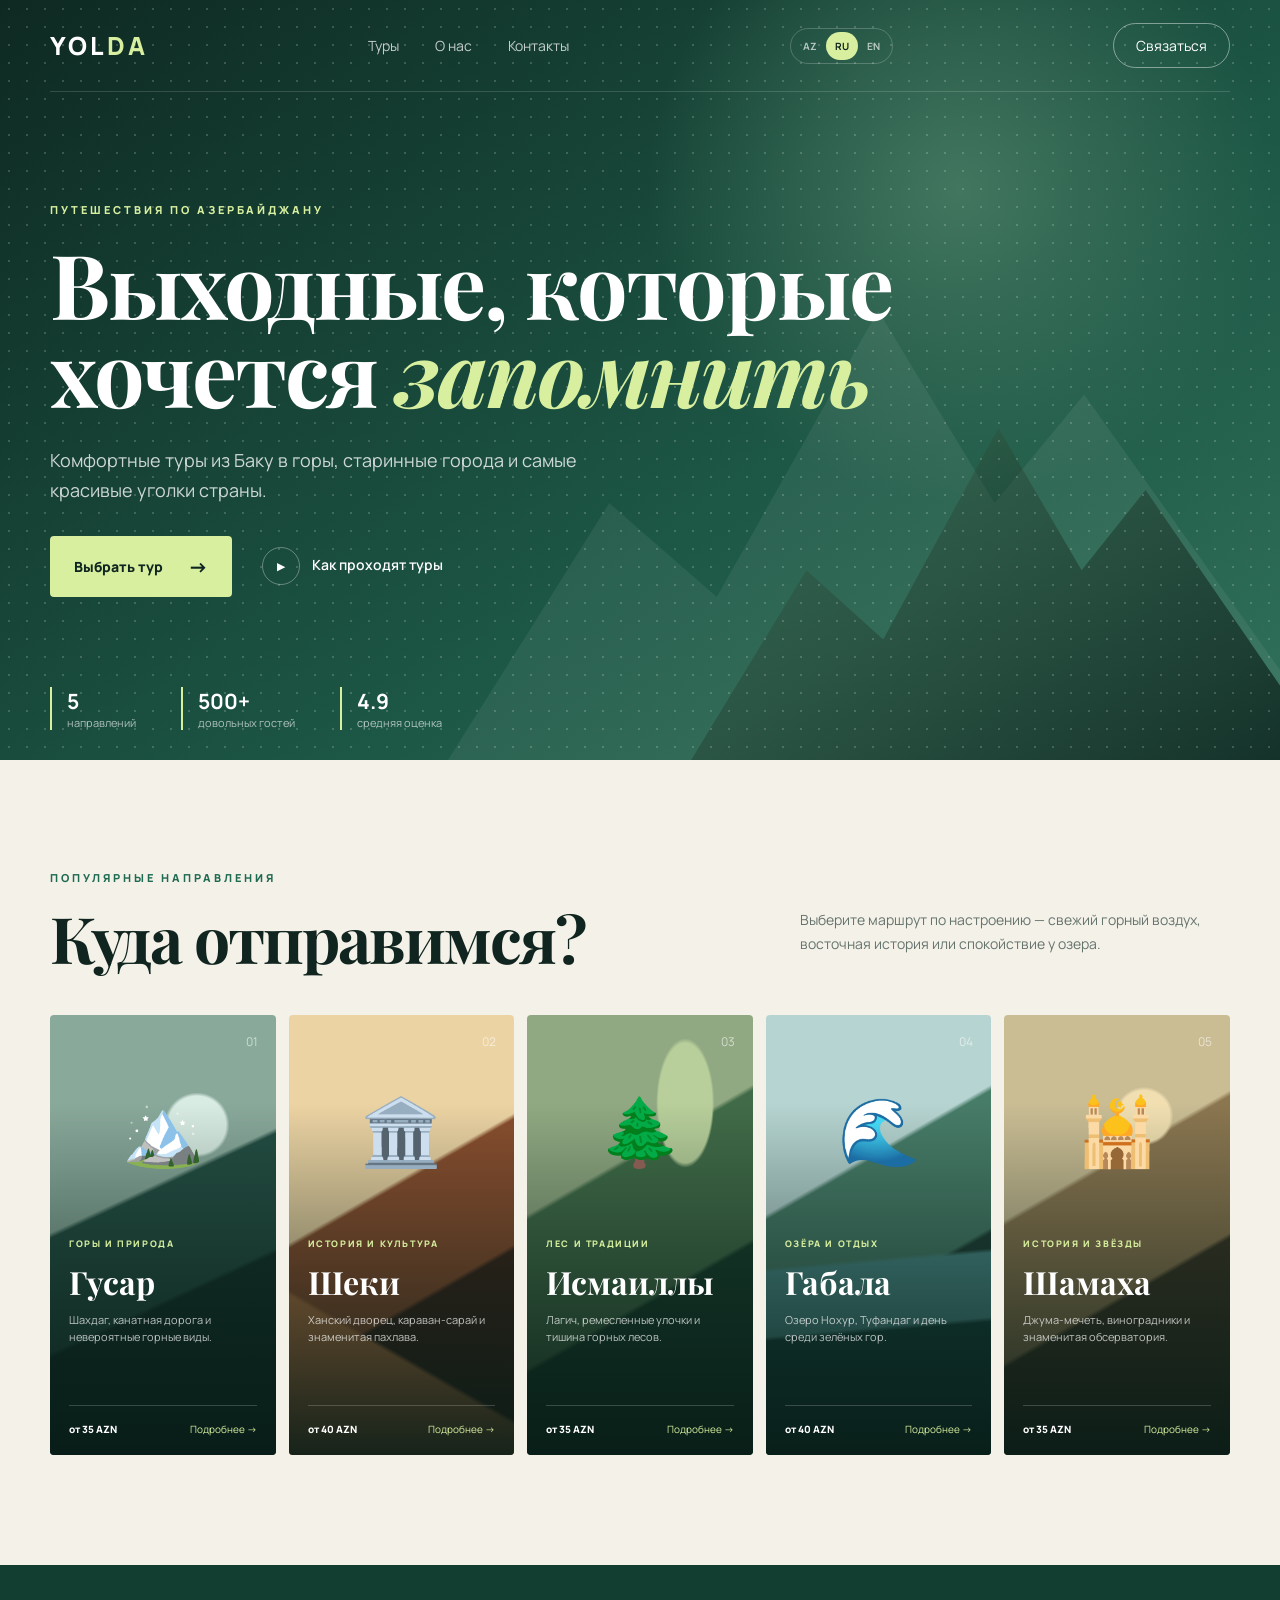
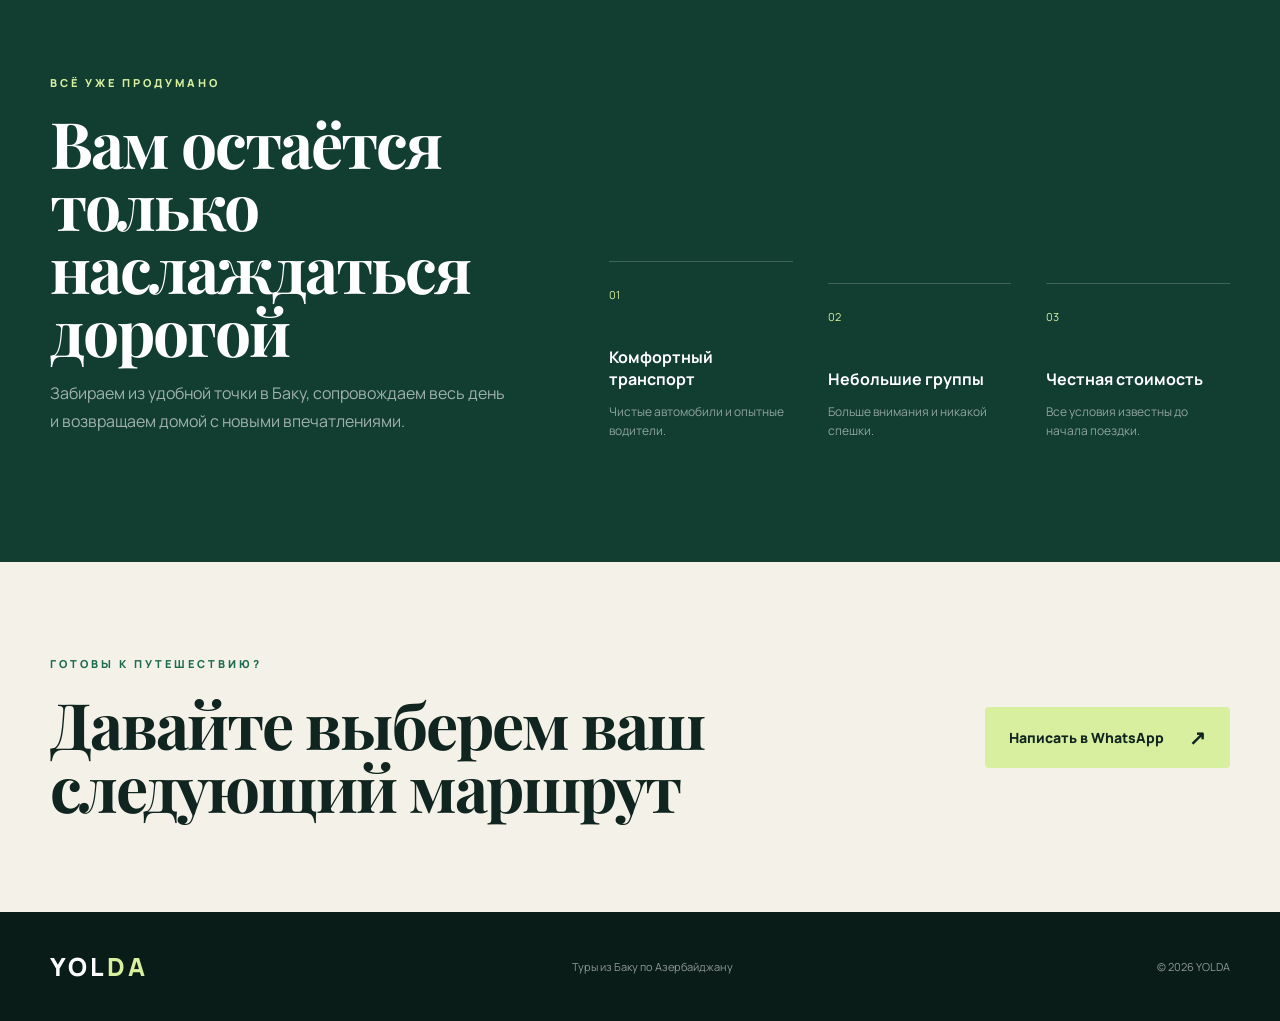
==== index.html @ a2bb229a "Add separate pages for each tour" ====
<!doctype html>
<html lang="ru">
  <head>
    <meta charset="UTF-8" />
    <meta name="viewport" content="width=device-width, initial-scale=1" />
    <meta
      name="description"
      content="Красивые туры из Баку по Азербайджану"
    />
    <title>YOLDA — туры из Баку</title>

    <link rel="preconnect" href="https://fonts.googleapis.com" />
    <link rel="preconnect" href="https://fonts.gstatic.com" crossorigin />
    <link
      href="https://fonts.googleapis.com/css2?family=Manrope:wght@400;600;700;800&family=Playfair+Display:wght@700&display=swap"
      rel="stylesheet"
    />
    <link rel="stylesheet" href="style.css" />
  </head>

  <body>
    <header class="hero" id="home">
      <nav class="nav container">
        <a class="logo" href="#home">YOL<span>DA</span></a>

        <div class="nav-links">
          <a href="#tours">Туры</a>
          <a href="#about">О нас</a>
          <a href="#contact">Контакты</a>
        </div>

        <div class="language-switch" aria-label="Выбор языка">
          <button data-lang="az">AZ</button>
          <button class="active" data-lang="ru">RU</button>
          <button data-lang="en">EN</button>
        </div>

        <a class="nav-button" href="#contact">Связаться</a>
        <button class="menu-button" type="button" aria-label="Открыть меню">
          ☰
        </button>
      </nav>

      <div class="hero-content container">
        <p class="eyebrow">Путешествия по Азербайджану</p>
        <h1>Выходные, которые<br />хочется <em>запомнить</em></h1>
        <p class="hero-copy">
          Комфортные туры из Баку в горы, старинные города и самые красивые
          уголки страны.
        </p>

        <div class="hero-actions">
          <a class="primary-button" href="#tours">
            Выбрать тур <span>→</span>
          </a>
          <a class="text-button" href="#about">
            <i>▶</i> Как проходят туры
          </a>
        </div>
      </div>

      <div class="hero-stats container">
        <div>
          <strong>5</strong>
          <span>направлений</span>
        </div>
        <div>
          <strong>500+</strong>
          <span>довольных гостей</span>
        </div>
        <div>
          <strong>4.9</strong>
          <span>средняя оценка</span>
        </div>
      </div>

      <div class="mountain mountain-back"></div>
      <div class="mountain mountain-front"></div>
    </header>

    <main>
      <section class="tours section container" id="tours">
        <div class="section-heading">
          <div>
            <p class="eyebrow dark">Популярные направления</p>
            <h2>Куда отправимся?</h2>
          </div>
          <p>
            Выберите маршрут по настроению — свежий горный воздух, восточная
            история или спокойствие у озера.
          </p>
        </div>

        <div class="tour-grid">
          <article class="tour-card card-gusar" data-tour="gusar" tabindex="0" role="link">
            <span class="card-number">01</span>
            <div class="card-art">🏔️</div>
            <div class="card-content">
              <div class="tag">Горы и природа</div>
              <h3>Гусар</h3>
              <p>Шахдаг, канатная дорога и невероятные горные виды.</p>
              <div class="card-bottom">
                <span>от 35 AZN</span>
                <a href="tour.html?tour=gusar">Подробнее →</a>
              </div>
            </div>
          </article>

          <article class="tour-card card-sheki" data-tour="sheki" tabindex="0" role="link">
            <span class="card-number">02</span>
            <div class="card-art">🏛️</div>
            <div class="card-content">
              <div class="tag">История и культура</div>
              <h3>Шеки</h3>
              <p>Ханский дворец, караван-сарай и знаменитая пахлава.</p>
              <div class="card-bottom">
                <span>от 40 AZN</span>
                <a href="tour.html?tour=sheki">Подробнее →</a>
              </div>
            </div>
          </article>

          <article class="tour-card card-ismayilli" data-tour="ismayilli" tabindex="0" role="link">
            <span class="card-number">03</span>
            <div class="card-art">🌲</div>
            <div class="card-content">
              <div class="tag">Лес и традиции</div>
              <h3>Исмаиллы</h3>
              <p>Лагич, ремесленные улочки и тишина горных лесов.</p>
              <div class="card-bottom">
                <span>от 35 AZN</span>
                <a href="tour.html?tour=ismayilli">Подробнее →</a>
              </div>
            </div>
          </article>

          <article class="tour-card card-gabala" data-tour="gabala" tabindex="0" role="link">
            <span class="card-number">04</span>
            <div class="card-art">🌊</div>
            <div class="card-content">
              <div class="tag">Озёра и отдых</div>
              <h3>Габала</h3>
              <p>Озеро Нохур, Туфандаг и день среди зелёных гор.</p>
              <div class="card-bottom">
                <span>от 40 AZN</span>
                <a href="tour.html?tour=gabala">Подробнее →</a>
              </div>
            </div>
          </article>

          <article class="tour-card card-shamakhi" data-tour="shamakhi" tabindex="0" role="link">
            <span class="card-number">05</span>
            <div class="card-art">🕌</div>
            <div class="card-content">
              <div class="tag">История и звёзды</div>
              <h3>Шамаха</h3>
              <p>Джума-мечеть, виноградники и знаменитая обсерватория.</p>
              <div class="card-bottom">
                <span>от 35 AZN</span>
                <a href="tour.html?tour=shamakhi">Подробнее →</a>
              </div>
            </div>
          </article>
        </div>
      </section>

      <section class="why" id="about">
        <div class="container why-grid">
          <div class="why-copy">
            <p class="eyebrow">Всё уже продумано</p>
            <h2>Вам остаётся только наслаждаться дорогой</h2>
            <p>
              Забираем из удобной точки в Баку, сопровождаем весь день и
              возвращаем домой с новыми впечатлениями.
            </p>
          </div>

          <div class="benefits">
            <div>
              <span>01</span>
              <h3>Комфортный транспорт</h3>
              <p>Чистые автомобили и опытные водители.</p>
            </div>
            <div>
              <span>02</span>
              <h3>Небольшие группы</h3>
              <p>Больше внимания и никакой спешки.</p>
            </div>
            <div>
              <span>03</span>
              <h3>Честная стоимость</h3>
              <p>Все условия известны до начала поездки.</p>
            </div>
          </div>
        </div>
      </section>

      <section class="cta container" id="contact">
        <div>
          <p class="eyebrow dark">Готовы к путешествию?</p>
          <h2>Давайте выберем ваш следующий маршрут</h2>
        </div>
        <a
          class="primary-button"
          href="https://wa.me/994992280705"
          target="_blank"
          rel="noreferrer"
        >
          Написать в WhatsApp <span>↗</span>
        </a>
      </section>
    </main>

    <footer>
      <div class="container footer-content">
        <a class="logo" href="#home">YOL<span>DA</span></a>
        <p>Туры из Баку по Азербайджану</p>
        <p>© 2026 YOLDA</p>
      </div>
    </footer>

    <script src="script.js"></script>
  </body>
</html>
---- style.css ----
:root {
  --ink: #10251f;
  --forest: #123d31;
  --green: #1f6b52;
  --lime: #d7ef9f;
  --cream: #f4f1e8;
  --white: #ffffff;
}

* {
  box-sizing: border-box;
}

html {
  scroll-behavior: smooth;
}

body {
  margin: 0;
  color: var(--ink);
  background: var(--cream);
  font-family: "Manrope", sans-serif;
}

a {
  color: inherit;
  text-decoration: none;
}

.container {
  width: min(1180px, calc(100% - 48px));
  margin: auto;
}

/* Главный экран */

.hero {
  position: relative;
  min-height: 760px;
  overflow: hidden;
  color: var(--white);
  background:
    radial-gradient(
      circle at 75% 25%,
      #42765f 0,
      transparent 28%
    ),
    linear-gradient(
      145deg,
      #0e2922,
      #1d5846 62%,
      #31715a
    );
}

.hero::after {
  position: absolute;
  inset: 0;
  content: "";
  opacity: 0.18;
  background-image: radial-gradient(
    #ffffff 0.8px,
    transparent 0.8px
  );
  background-size: 18px 18px;
}

/* Навигация */

.nav {
  position: relative;
  z-index: 5;
  display: flex;
  align-items: center;
  justify-content: space-between;
  height: 92px;
  border-bottom: 1px solid #ffffff26;
}

.logo {
  font-size: 25px;
  font-weight: 800;
  letter-spacing: 3px;
}

.logo span {
  color: var(--lime);
}

.nav-links {
  display: flex;
  gap: 36px;
  font-size: 14px;
}

.nav-links a {
  opacity: 0.75;
  transition: opacity 0.2s;
}

.nav-links a:hover {
  opacity: 1;
}

.nav-button {
  padding: 12px 22px;
  font-size: 14px;
  border: 1px solid #ffffff70;
  border-radius: 30px;
}

.language-switch {
  display: flex;
  padding: 3px;
  border: 1px solid #ffffff35;
  border-radius: 30px;
}

.language-switch button {
  padding: 7px 9px;
  color: #ffffffa8;
  font: 700 10px "Manrope", sans-serif;
  cursor: pointer;
  background: transparent;
  border: 0;
  border-radius: 20px;
}

.language-switch button.active {
  color: var(--ink);
  background: var(--lime);
}

.menu-button {
  display: none;
  color: var(--white);
  font-size: 25px;
  background: none;
  border: 0;
}

/* Текст главного экрана */

.hero-content {
  position: relative;
  z-index: 3;
  padding-top: 110px;
}

.eyebrow {
  margin: 0 0 22px;
  color: var(--lime);
  font-size: 11px;
  font-weight: 800;
  letter-spacing: 3px;
  text-transform: uppercase;
}

.eyebrow.dark {
  color: var(--green);
}

h1,
h2 {
  margin: 0;
  font-family: "Playfair Display", serif;
  line-height: 0.98;
  letter-spacing: -2px;
}

h1 {
  max-width: 950px;
  font-size: clamp(55px, 7vw, 95px);
}

h1 em {
  color: var(--lime);
}

.hero-copy {
  max-width: 590px;
  margin: 30px 0;
  font-size: 18px;
  line-height: 1.7;
  opacity: 0.78;
}

.hero-actions {
  display: flex;
  align-items: center;
  gap: 30px;
}

.primary-button {
  display: inline-flex;
  align-items: center;
  gap: 25px;
  padding: 17px 24px;
  color: var(--ink);
  font-size: 14px;
  font-weight: 800;
  background: var(--lime);
  border-radius: 4px;
  transition:
    transform 0.2s,
    background-color 0.2s;
}

.primary-button:hover {
  background: #e4f8b5;
  transform: translateY(-3px);
}

.primary-button span {
  font-size: 20px;
}

.text-button {
  font-size: 14px;
  font-weight: 600;
}

.text-button i {
  display: inline-grid;
  place-items: center;
  width: 38px;
  height: 38px;
  margin-right: 9px;
  font-size: 10px;
  font-style: normal;
  border: 1px solid #ffffff55;
  border-radius: 50%;
}

/* Статистика */

.hero-stats {
  position: absolute;
  bottom: 30px;
  left: 50%;
  z-index: 4;
  display: flex;
  gap: 45px;
  transform: translateX(-50%);
}

.hero-stats div {
  display: flex;
  flex-direction: column;
  padding-left: 15px;
  border-left: 2px solid var(--lime);
}

.hero-stats strong {
  font-size: 21px;
}

.hero-stats span {
  font-size: 11px;
  opacity: 0.65;
}

/* Декоративные горы */

.mountain {
  position: absolute;
  pointer-events: none;
  clip-path: polygon(
    0 100%,
    18% 48%,
    30% 67%,
    48% 9%,
    61% 48%,
    71% 26%,
    100% 100%
  );
}

.mountain-back {
  right: -5%;
  bottom: 0;
  width: 70%;
  height: 65%;
  background: #ffffff10;
}

.mountain-front {
  right: -4%;
  bottom: 0;
  width: 50%;
  height: 48%;
  background: linear-gradient(
    145deg,
    #d7ef9f16,
    #071b17cc
  );
}

/* Раздел с турами */

.section {
  padding: 110px 0;
}

.section-heading {
  display: flex;
  align-items: flex-end;
  justify-content: space-between;
  margin-bottom: 45px;
}

.section-heading h2,
.why h2,
.cta h2 {
  font-size: clamp(42px, 5vw, 68px);
}

.section-heading > p {
  max-width: 430px;
  color: #65736d;
  font-size: 14px;
  line-height: 1.7;
}

/* Карточки туров */

.tour-grid {
  display: grid;
  grid-template-columns: repeat(5, 1fr);
  gap: 13px;
}

.tour-card {
  position: relative;
  isolation: isolate;
  display: flex;
  flex-direction: column;
  justify-content: flex-end;
  min-height: 440px;
  padding: 19px;
  overflow: hidden;
  color: var(--white);
  border-radius: 4px;
  transition: transform 0.3s;
}

.tour-card:hover {
  transform: translateY(-8px);
}

.tour-card {
  cursor: pointer;
}

.tour-card:focus-visible {
  outline: 3px solid var(--lime);
  outline-offset: 4px;
}

.tour-card::before {
  position: absolute;
  inset: 0;
  z-index: -2;
  content: "";
}

.tour-card::after {
  position: absolute;
  inset: 0;
  z-index: -1;
  content: "";
  background: linear-gradient(
    transparent 20%,
    #071b16e8
  );
}

/* Фоны карточек */

.card-gusar::before {
  background:
    radial-gradient(
      circle at 65% 25%,
      #d9ece3 0 8%,
      transparent 9%
    ),
    linear-gradient(
      155deg,
      #89a99b 0 40%,
      #244d42 41% 62%,
      #143129 63%
    );
}

.card-sheki::before {
  background:
    linear-gradient(
      30deg,
      #b37242 0 28%,
      transparent 29%
    ),
    linear-gradient(
      150deg,
      #ecd3a3 0 40%,
      #8a4e2e 41% 63%,
      #3a241a 64%
    );
}

.card-ismayilli::before {
  background:
    radial-gradient(
      ellipse at 70% 20%,
      #b8cf9b 0 12%,
      transparent 13%
    ),
    linear-gradient(
      150deg,
      #91a982 0 35%,
      #416b48 36% 62%,
      #183d2c 63%
    );
}

.card-gabala::before {
  background:
    linear-gradient(
      175deg,
      transparent 0 55%,
      #4b8b88 56% 70%,
      #17433d 71%
    ),
    linear-gradient(
      150deg,
      #b6d4d1 0 35%,
      #477c68 36% 60%,
      #203f35 61%
    );
}

.card-shamakhi::before {
  background:
    radial-gradient(
      circle at 62% 23%,
      #f1dfb1 0 7%,
      transparent 8%
    ),
    linear-gradient(
      150deg,
      #cabd94 0 36%,
      #8b7650 37% 61%,
      #3b3424 62%
    );
}

.card-number {
  position: absolute;
  top: 18px;
  right: 18px;
  font-size: 12px;
  opacity: 0.6;
}

.card-art {
  position: absolute;
  top: 70px;
  left: 50%;
  font-size: 66px;
  transform: translateX(-50%);
}

.tag {
  display: inline-block;
  margin-bottom: 10px;
  color: var(--lime);
  font-size: 9px;
  font-weight: 800;
  letter-spacing: 1.6px;
  text-transform: uppercase;
}

.tour-card h3 {
  margin: 0 0 8px;
  font-family: "Playfair Display", serif;
  font-size: 32px;
}

.tour-card p {
  min-height: 76px;
  margin: 0;
  font-size: 11px;
  line-height: 1.6;
  opacity: 0.72;
}

.card-bottom {
  display: flex;
  justify-content: space-between;
  margin-top: 18px;
  padding-top: 16px;
  font-size: 10px;
  border-top: 1px solid #ffffff30;
}

.card-bottom span {
  font-weight: 800;
}

.card-bottom a {
  color: var(--lime);
}

/* Раздел преимуществ */

.why {
  padding: 110px 0;
  color: var(--white);
  background: var(--forest);
}

.why-grid {
  display: grid;
  grid-template-columns: 0.85fr 1.15fr;
  gap: 100px;
}

.why-copy > p:last-child {
  max-width: 500px;
  color: #ffffff99;
  line-height: 1.8;
}

.benefits {
  display: grid;
  grid-template-columns: repeat(3, 1fr);
  align-items: end;
  gap: 35px;
}

.benefits div {
  padding-top: 20px;
  border-top: 1px solid #ffffff33;
}

.benefits span {
  color: var(--lime);
  font-size: 11px;
}

.benefits h3 {
  margin: 42px 0 12px;
  font-size: 16px;
}

.benefits p {
  color: #ffffff88;
  font-size: 12px;
  line-height: 1.6;
}

/* Контакты */

.cta {
  display: flex;
  align-items: center;
  justify-content: space-between;
  min-height: 350px;
  gap: 40px;
}

.cta h2 {
  max-width: 750px;
}

/* Нижняя часть сайта */

footer {
  padding: 36px 0;
  color: var(--white);
  background: #091c17;
}

.footer-content {
  display: flex;
  align-items: center;
  justify-content: space-between;
}

.footer-content p {
  font-size: 11px;
  opacity: 0.55;
}

/* Планшеты */

@media (max-width: 900px) {
  .tour-grid {
    grid-template-columns: repeat(2, 1fr);
  }

  .why-grid {
    grid-template-columns: 1fr;
    gap: 55px;
  }

  .nav-links,
  .nav-button {
    display: none;
  }

  .nav-links.is-open {
    position: absolute;
    top: 72px;
    right: 0;
    left: 0;
    display: flex;
    flex-direction: column;
    padding: 25px 24px;
    background: #102b24;
  }

  .menu-button {
    display: block;
  }

  .section-heading {
    flex-direction: column;
    align-items: flex-start;
    gap: 20px;
  }
}

/* Телефоны */

@media (max-width: 600px) {
  .container {
    width: min(calc(100% - 32px), 1180px);
  }

  .hero {
    min-height: 720px;
  }

  .nav {
    height: 72px;
  }

  .hero-content {
    padding-top: 90px;
  }

  h1 {
    font-size: 50px;
  }

  .hero-copy {
    font-size: 15px;
  }

  .hero-actions {
    flex-direction: column;
    align-items: flex-start;
    gap: 18px;
  }

  .hero-stats {
    bottom: 22px;
    gap: 20px;
  }

  .hero-stats div:last-child {
    display: none;
  }

  .section {
    padding: 75px 0;
  }

  .tour-grid {
    grid-template-columns: 1fr;
  }

  .tour-card {
    min-height: 410px;
  }

  .benefits {
    grid-template-columns: 1fr;
  }

  .benefits h3 {
    margin-top: 18px;
  }

  .cta {
    flex-direction: column;
    align-items: flex-start;
    padding-top: 75px;
    padding-bottom: 75px;
  }

  .footer-content {
    flex-direction: column;
    align-items: flex-start;
    gap: 12px;
  }
}
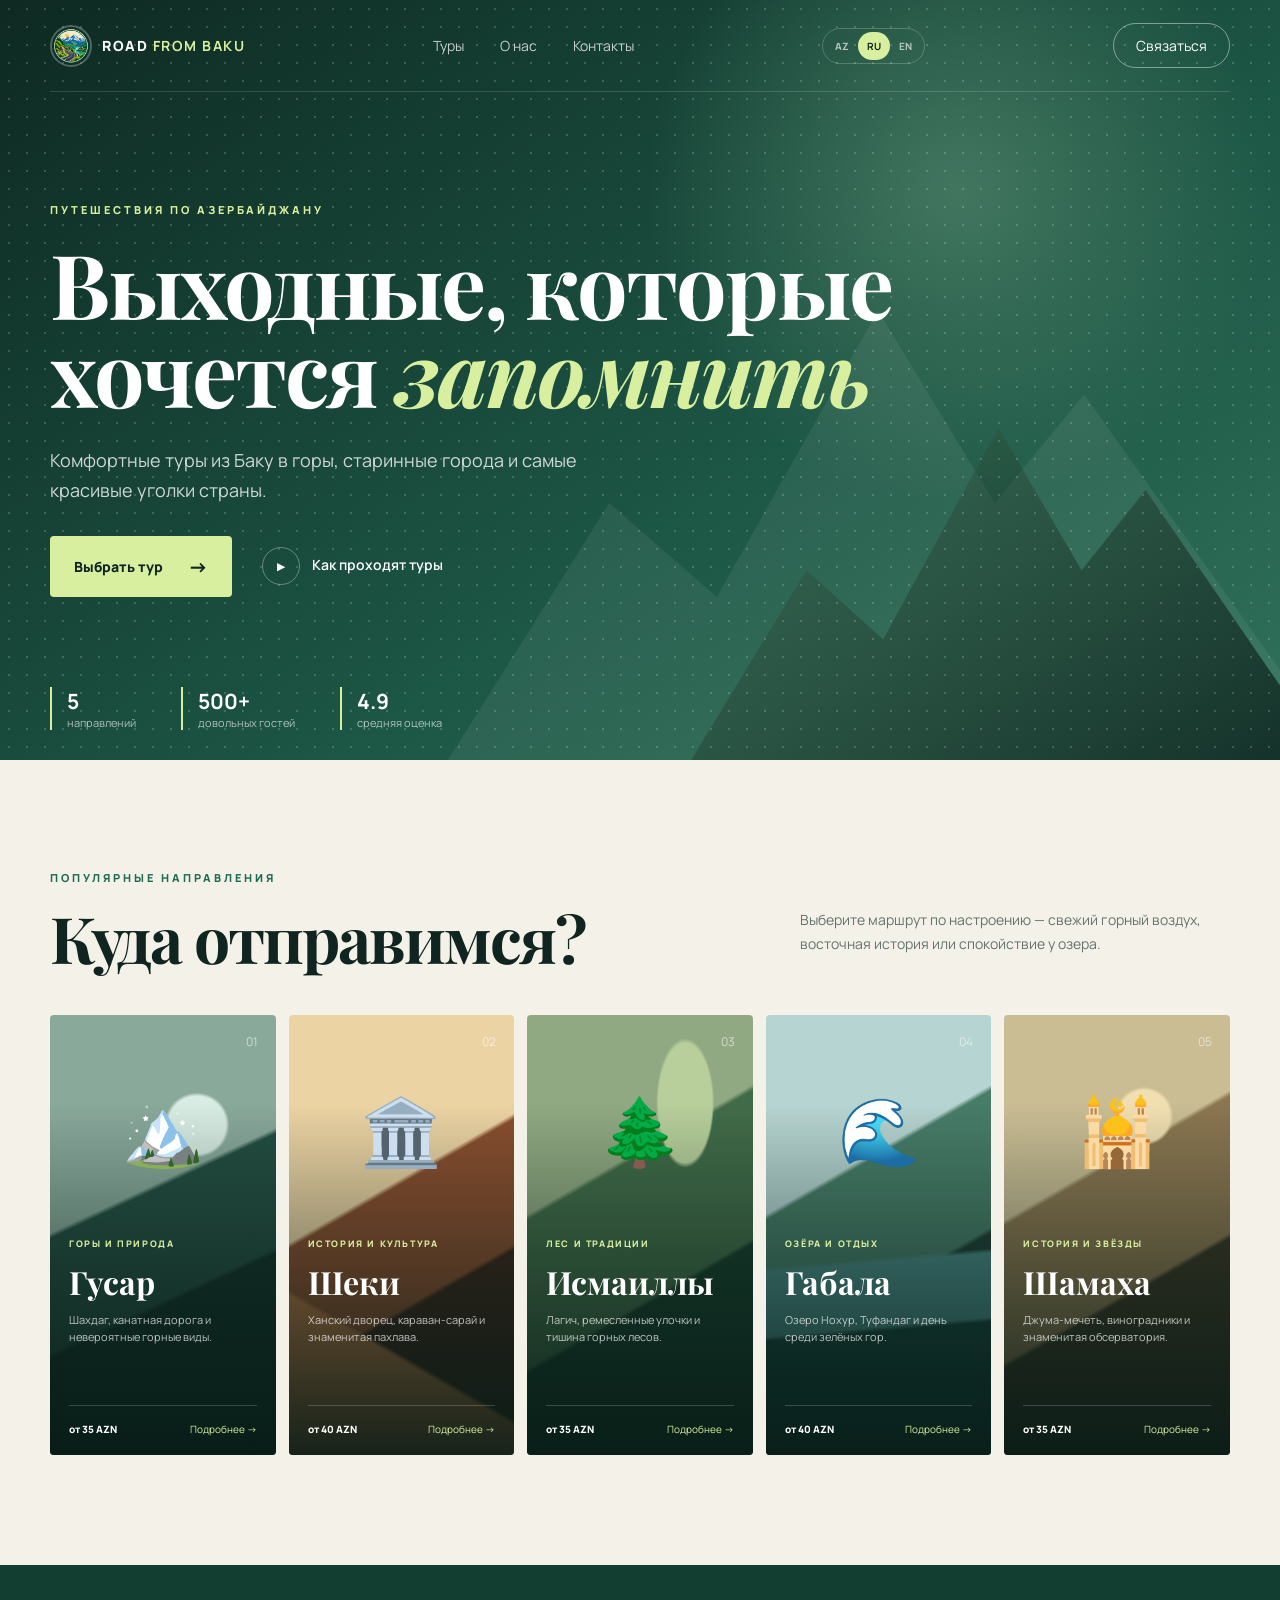
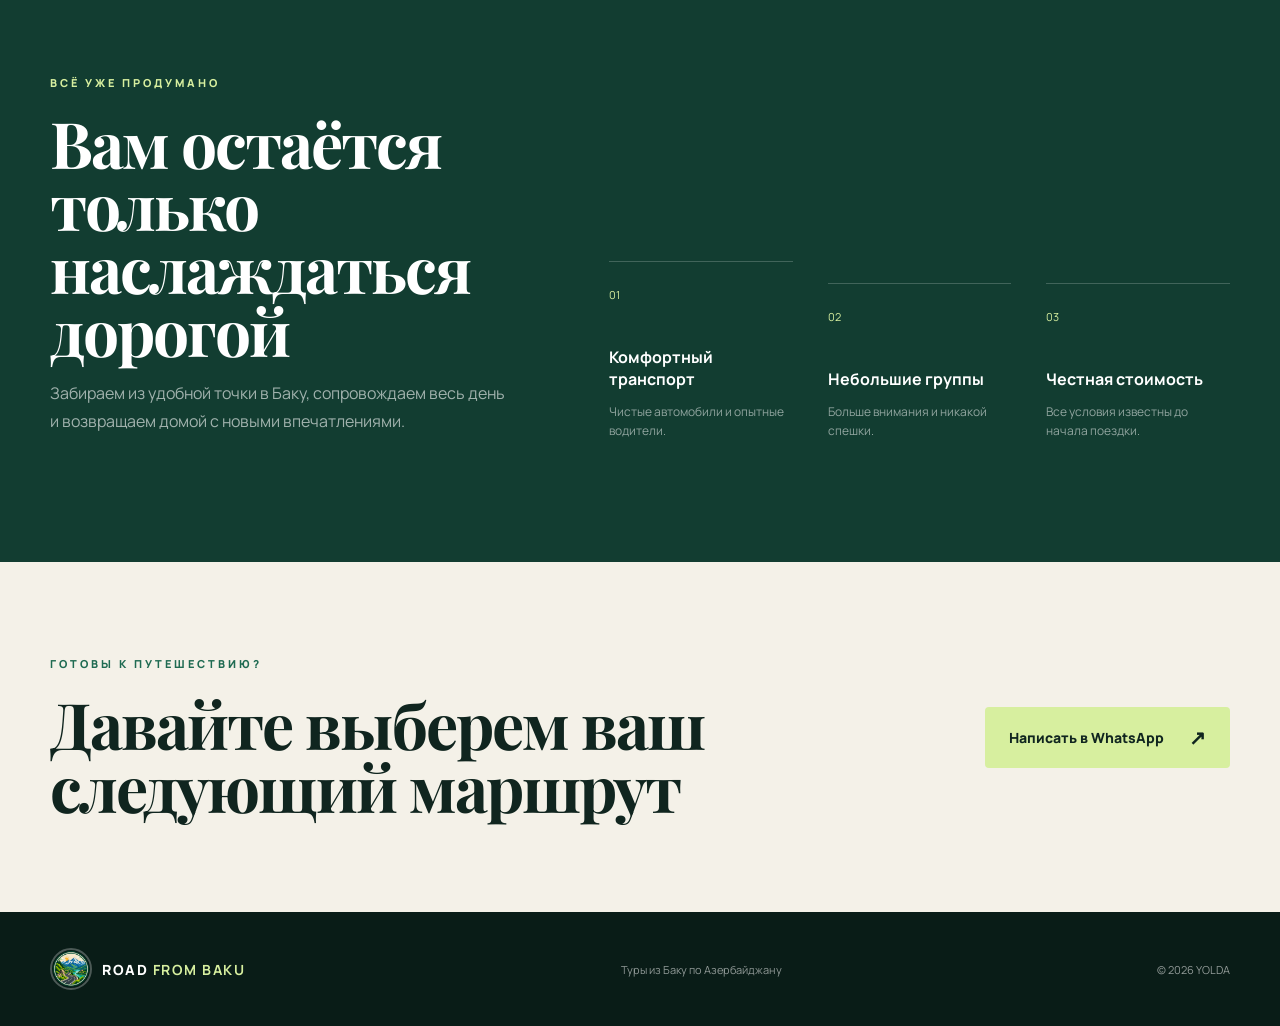
==== commit 1f036620: "Improve mobile layout and add brand avatar" ====
--- a/index.html
+++ b/index.html
@@ -8,6 +8,7 @@
       content="Красивые туры из Баку по Азербайджану"
     />
     <title>YOLDA — туры из Баку</title>
+    <link rel="icon" type="image/png" href="assets/brand/road-from-baku-avatar.png" />
 
     <link rel="preconnect" href="https://fonts.googleapis.com" />
     <link rel="preconnect" href="https://fonts.gstatic.com" crossorigin />
@@ -21,7 +22,7 @@
   <body>
     <header class="hero" id="home">
       <nav class="nav container">
-        <a class="logo" href="#home">YOL<span>DA</span></a>
+        <a class="logo brand-logo" href="#home"><img class="brand-avatar" src="assets/brand/road-from-baku-avatar.png" alt="Road from Baku" /><span class="brand-name">ROAD <b>FROM BAKU</b></span></a>
 
         <div class="nav-links">
           <a href="#tours">Туры</a>
@@ -213,7 +214,7 @@
 
     <footer>
       <div class="container footer-content">
-        <a class="logo" href="#home">YOL<span>DA</span></a>
+        <a class="logo brand-logo" href="#home"><img class="brand-avatar" src="assets/brand/road-from-baku-avatar.png" alt="Road from Baku" /><span class="brand-name">ROAD <b>FROM BAKU</b></span></a>
         <p>Туры из Баку по Азербайджану</p>
         <p>© 2026 YOLDA</p>
       </div>
--- a/style.css
+++ b/style.css
@@ -87,6 +87,30 @@
   color: var(--lime);
 }
 
+.brand-logo {
+  display: inline-flex;
+  align-items: center;
+  gap: 10px;
+}
+
+.brand-avatar {
+  width: 42px;
+  height: 42px;
+  object-fit: cover;
+  border: 2px solid #ffffff45;
+  border-radius: 50%;
+}
+
+.brand-name {
+  color: var(--white) !important;
+  font-size: 14px;
+  letter-spacing: 1.5px;
+}
+
+.brand-name b {
+  color: var(--lime);
+}
+
 .nav-links {
   display: flex;
   gap: 36px;
@@ -633,6 +657,10 @@
 /* Телефоны */
 
 @media (max-width: 600px) {
+  body {
+    overflow-x: hidden;
+  }
+
   .container {
     width: min(calc(100% - 32px), 1180px);
   }
@@ -643,6 +671,27 @@
 
   .nav {
     height: 72px;
+    gap: 8px;
+  }
+
+  .brand-avatar {
+    width: 34px;
+    height: 34px;
+  }
+
+  .brand-name {
+    max-width: 78px;
+    font-size: 10px;
+    line-height: 1.1;
+  }
+
+  .language-switch button {
+    padding: 6px 7px;
+    font-size: 9px;
+  }
+
+  .menu-button {
+    padding: 5px;
   }
 
   .hero-content {
@@ -650,7 +699,8 @@
   }
 
   h1 {
-    font-size: 50px;
+    font-size: clamp(39px, 12vw, 50px);
+    line-height: 1.02;
   }
 
   .hero-copy {
@@ -663,6 +713,11 @@
     gap: 18px;
   }
 
+  .primary-button {
+    justify-content: space-between;
+    width: 100%;
+  }
+
   .hero-stats {
     bottom: 22px;
     gap: 20px;
@@ -682,6 +737,15 @@
 
   .tour-card {
     min-height: 410px;
+    padding: 22px;
+  }
+
+  .tour-card h3 {
+    font-size: 36px;
+  }
+
+  .tour-card p {
+    min-height: auto;
   }
 
   .benefits {
@@ -699,6 +763,13 @@
     padding-bottom: 75px;
   }
 
+  .cta h2,
+  .why h2,
+  .section-heading h2 {
+    font-size: 42px;
+    line-height: 1.05;
+  }
+
   .footer-content {
     flex-direction: column;
     align-items: flex-start;
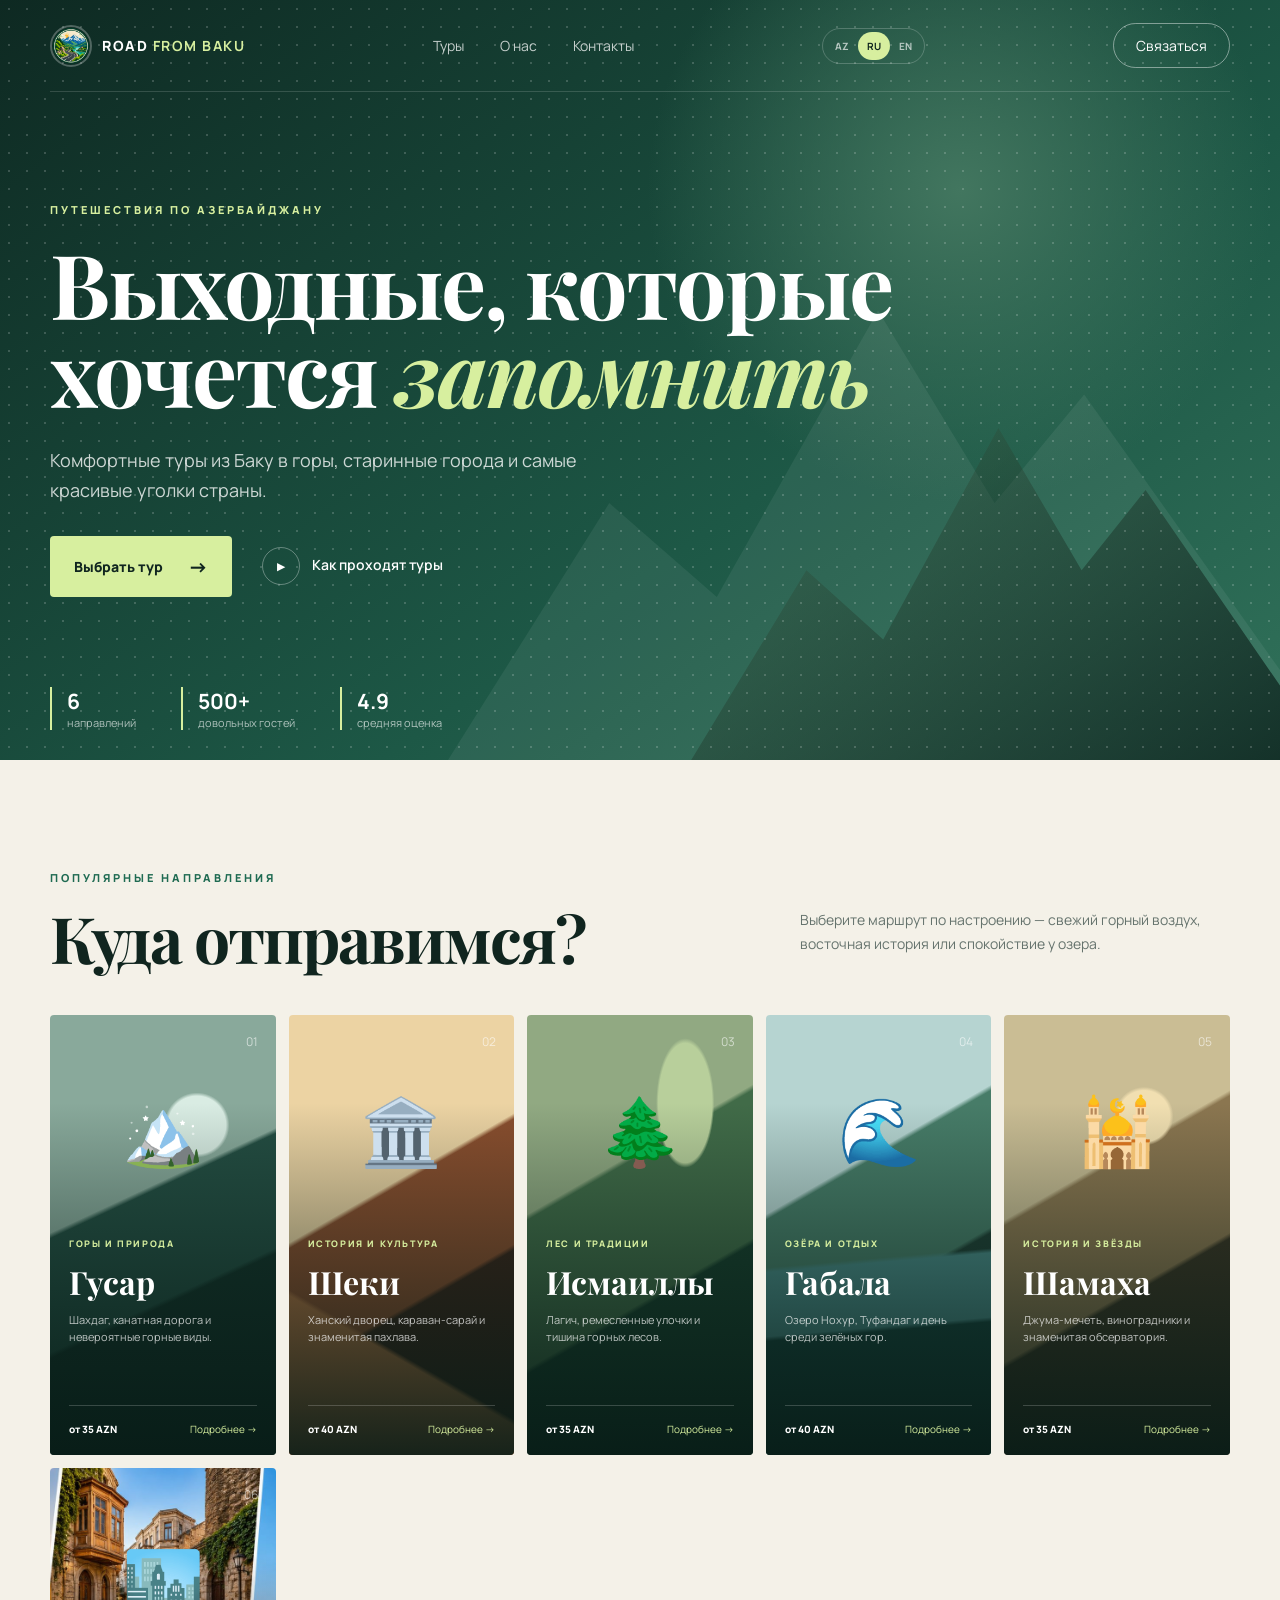
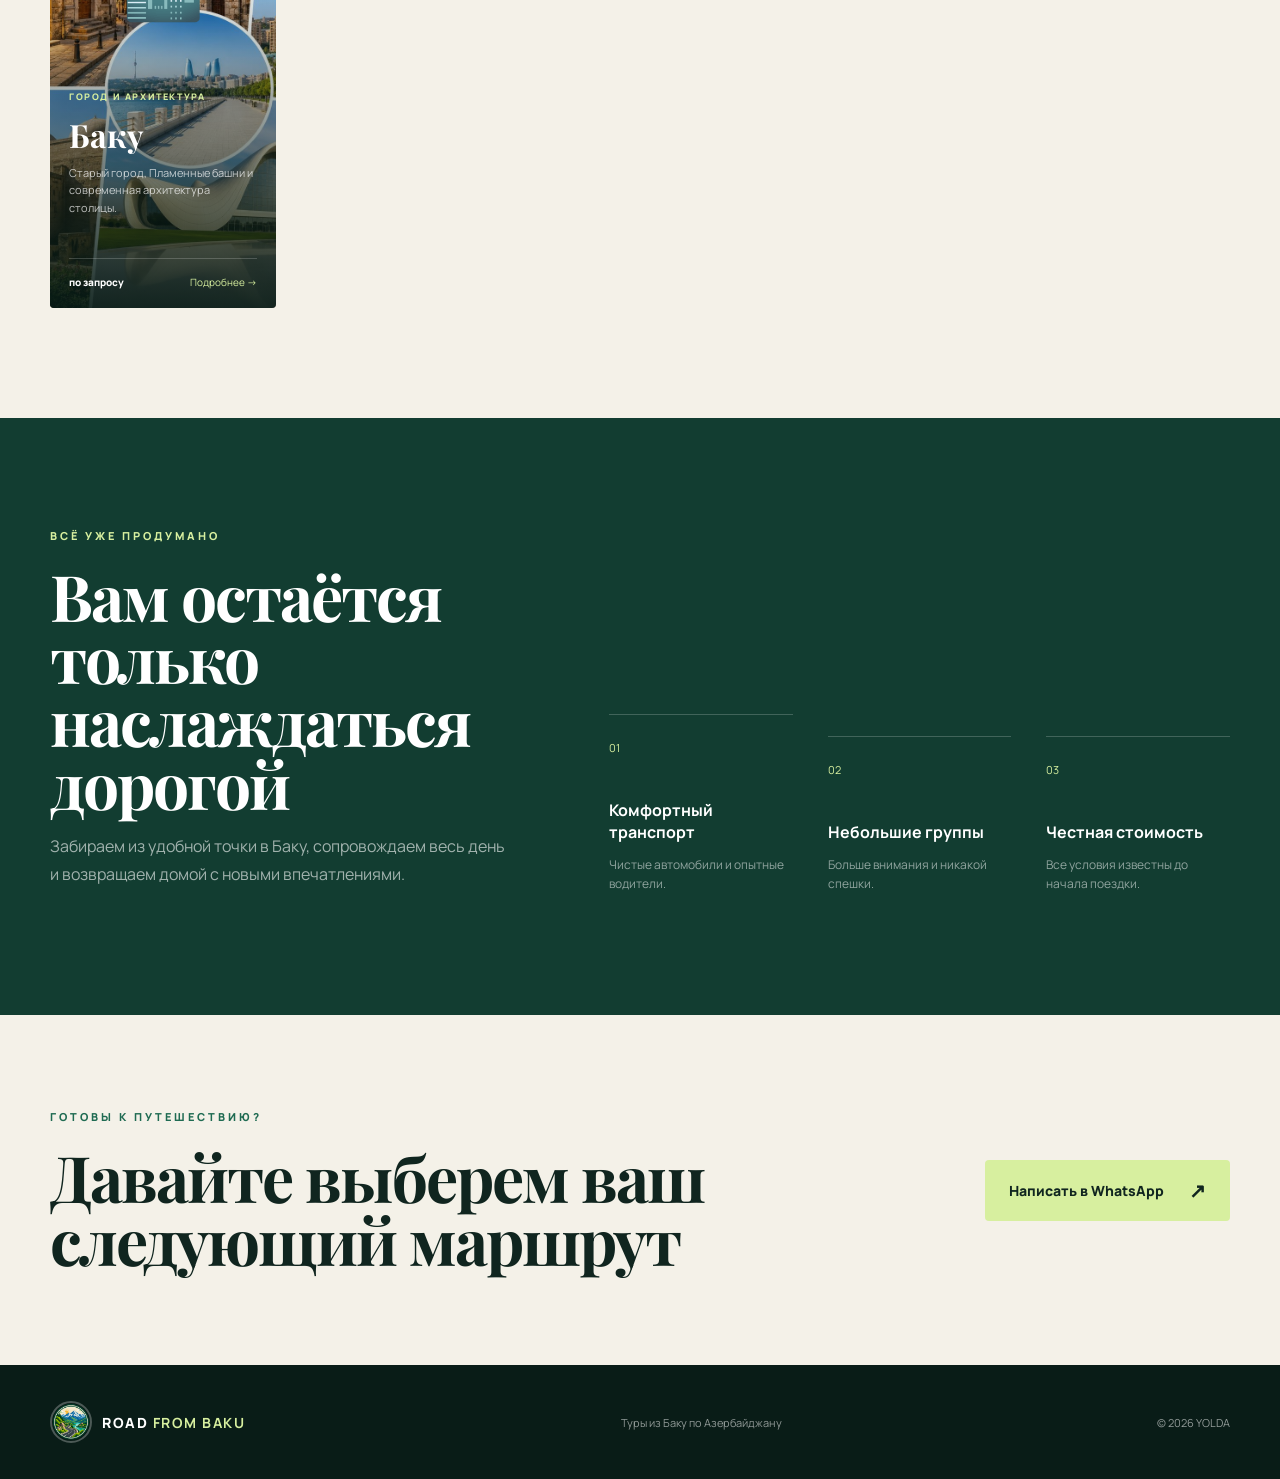
==== commit c31694ae: "Add Baku city tour" ====
--- a/index.html
+++ b/index.html
@@ -3,12 +3,18 @@
   <head>
     <meta charset="UTF-8" />
     <meta name="viewport" content="width=device-width, initial-scale=1" />
-    <meta
-      name="description"
-      content="Красивые туры из Баку по Азербайджану"
-    />
-    <title>YOLDA — туры из Баку</title>
-    <link rel="icon" type="image/png" href="assets/brand/road-from-baku-avatar.png" />
+    <meta name="description" content="Экскурсии по Баку и однодневные туры в Гусар, Шахдаг, Габалу, Шеки, Шамаху и Исмаиллы. Комфортный транспорт и бронирование в WhatsApp." />
+    <meta name="robots" content="index, follow" />
+    <meta property="og:type" content="website" />
+    <meta property="og:title" content="Туры из Баку по Азербайджану — Road from Baku" />
+    <meta property="og:description" content="Экскурсии по Баку и туры в Гусар, Габалу, Шеки, Шамаху и Исмаиллы. Выберите маршрут и забронируйте поездку." />
+    <meta property="og:url" content="https://roadfrombaku.com/" />
+    <meta property="og:image" content="https://roadfrombaku.com/assets/brand/road-from-baku-avatar.png" />
+    <link rel="canonical" href="https://roadfrombaku.com/" />
+    <title>Экскурсии по Баку и туры по Азербайджану | Road from Baku</title>
+    <link rel="icon" href="favicon.ico?v=2" sizes="any" />
+    <link rel="icon" type="image/png" sizes="256x256" href="assets/brand/road-from-baku-avatar.png?v=2" />
+    <link rel="apple-touch-icon" sizes="180x180" href="assets/brand/apple-touch-icon.png?v=2" />
 
     <link rel="preconnect" href="https://fonts.googleapis.com" />
     <link rel="preconnect" href="https://fonts.gstatic.com" crossorigin />
@@ -17,6 +23,19 @@
       rel="stylesheet"
     />
     <link rel="stylesheet" href="style.css" />
+    <script type="application/ld+json">
+      {
+        "@context": "https://schema.org",
+        "@type": "TravelAgency",
+        "name": "Road from Baku",
+        "url": "https://roadfrombaku.com/",
+        "logo": "https://roadfrombaku.com/assets/brand/road-from-baku-avatar.png",
+        "telephone": "+994998870511",
+        "description": "Однодневные туры из Баку по Азербайджану",
+        "areaServed": "Azerbaijan",
+        "sameAs": ["https://wa.me/994998870511"]
+      }
+    </script>
   </head>
 
   <body>
@@ -44,7 +63,7 @@
 
       <div class="hero-content container">
         <p class="eyebrow">Путешествия по Азербайджану</p>
-        <h1>Выходные, которые<br />хочется <em>запомнить</em></h1>
+        <h1>Туры из Баку, которые<br />хочется <em>запомнить</em></h1>
         <p class="hero-copy">
           Комфортные туры из Баку в горы, старинные города и самые красивые
           уголки страны.
@@ -62,7 +81,7 @@
 
       <div class="hero-stats container">
         <div>
-          <strong>5</strong>
+          <strong>6</strong>
           <span>направлений</span>
         </div>
         <div>
@@ -162,6 +181,20 @@
               </div>
             </div>
           </article>
+
+          <article class="tour-card card-baku" data-tour="baku" tabindex="0" role="link">
+            <span class="card-number">06</span>
+            <div class="card-art">🏙️</div>
+            <div class="card-content">
+              <div class="tag">Город и архитектура</div>
+              <h3>Баку</h3>
+              <p>Старый город, Пламенные башни и современная архитектура столицы.</p>
+              <div class="card-bottom">
+                <span>по запросу</span>
+                <a href="tour.html?tour=baku">Подробнее →</a>
+              </div>
+            </div>
+          </article>
         </div>
       </section>
 
@@ -203,7 +236,7 @@
         </div>
         <a
           class="primary-button"
-          href="https://wa.me/994992280705"
+          href="https://wa.me/994998870511"
           target="_blank"
           rel="noreferrer"
         >
--- a/style.css
+++ b/style.css
@@ -477,6 +477,10 @@
     );
 }
 
+.card-baku::before {
+  background: url("assets/attractions/baku-hero.jpg") center / cover no-repeat;
+}
+
 .card-number {
   position: absolute;
   top: 18px;
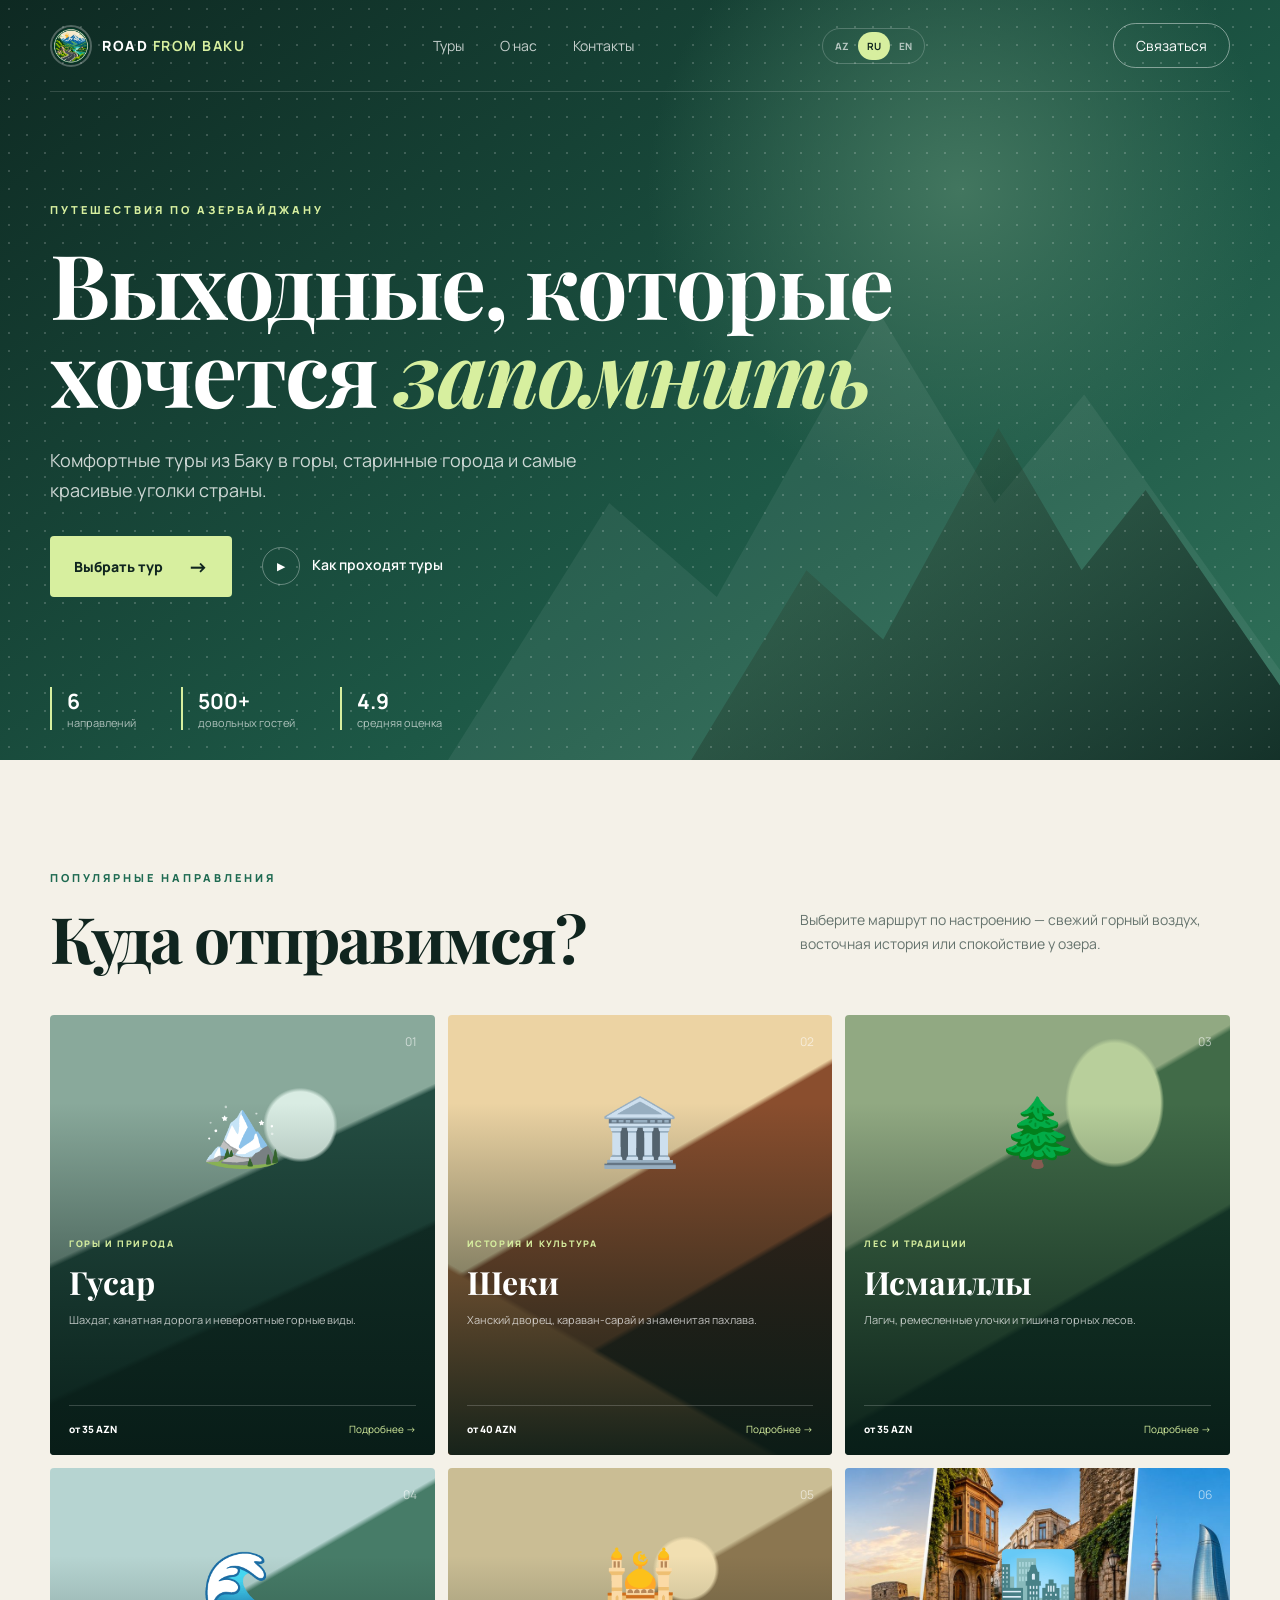
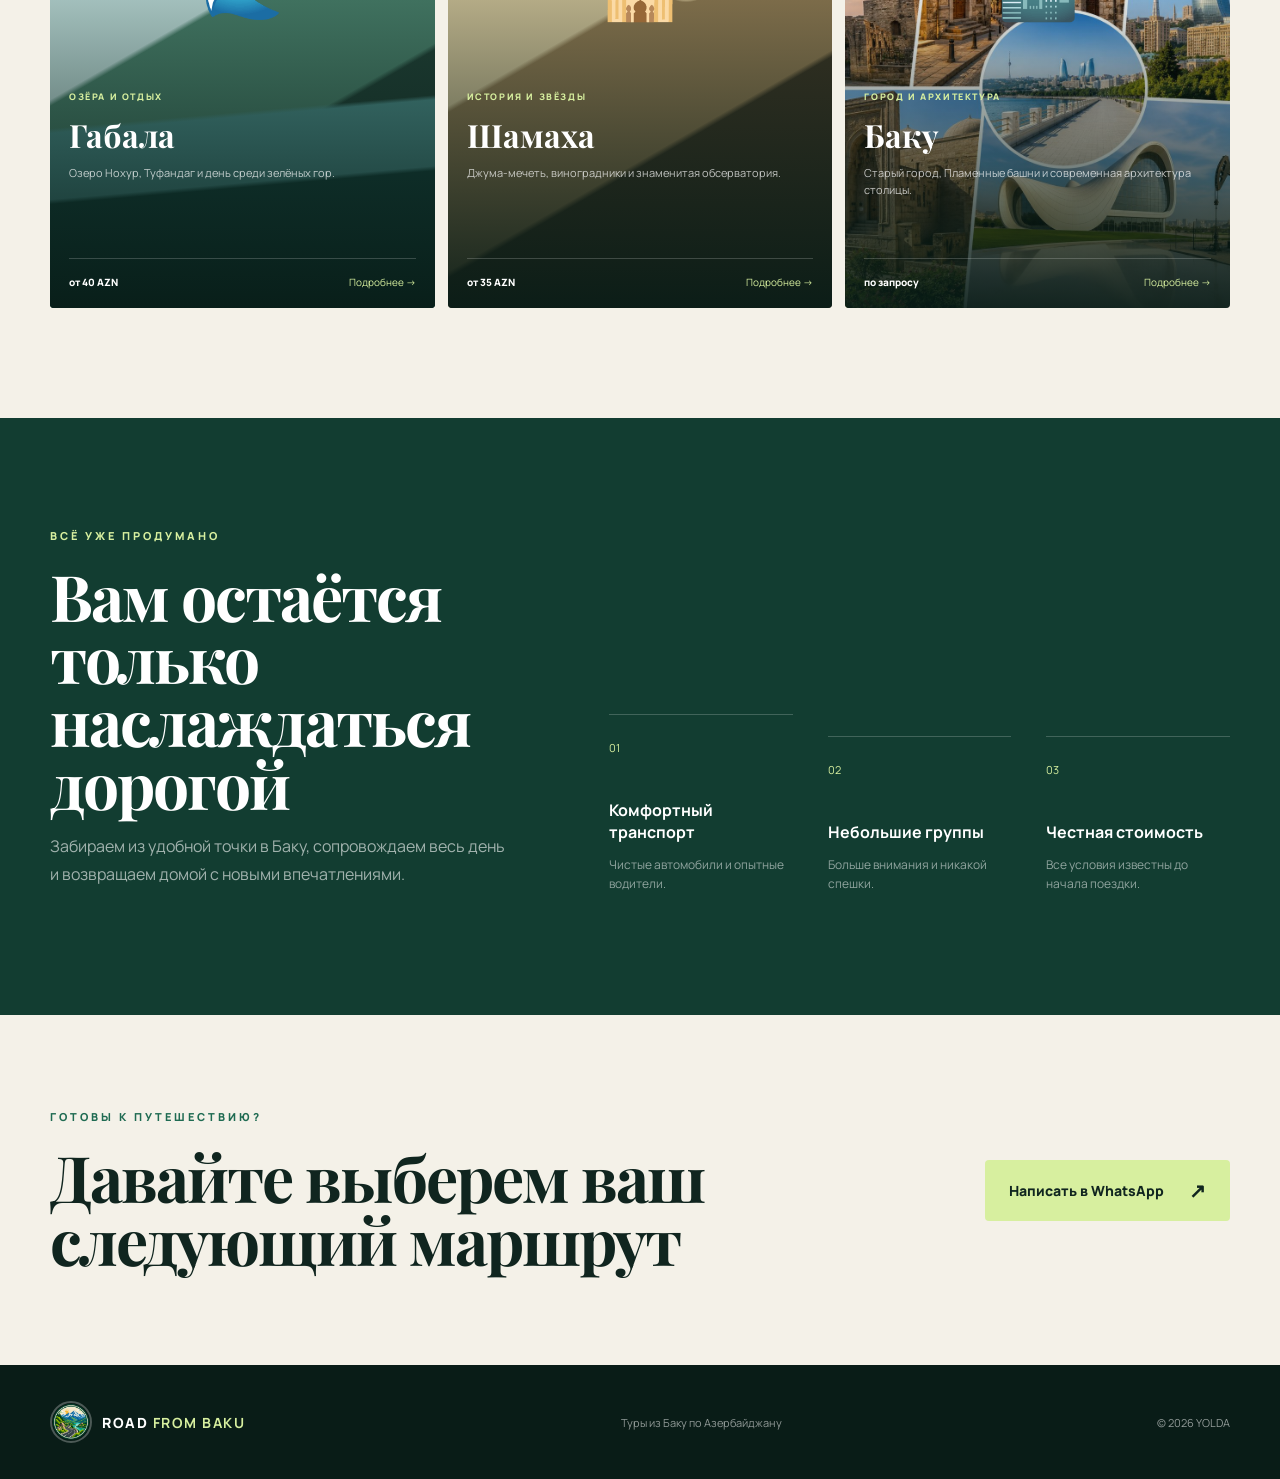
==== commit 37fca80e: "Refresh cached tour assets" ====
--- a/index.html
+++ b/index.html
@@ -22,7 +22,7 @@
       href="https://fonts.googleapis.com/css2?family=Manrope:wght@400;600;700;800&family=Playfair+Display:wght@700&display=swap"
       rel="stylesheet"
     />
-    <link rel="stylesheet" href="style.css" />
+    <link rel="stylesheet" href="style.css?v=3" />
     <script type="application/ld+json">
       {
         "@context": "https://schema.org",
@@ -253,6 +253,6 @@
       </div>
     </footer>
 
-    <script src="script.js"></script>
+    <script src="script.js?v=3"></script>
   </body>
 </html>
--- a/style.css
+++ b/style.css
@@ -350,7 +350,7 @@
 
 .tour-grid {
   display: grid;
-  grid-template-columns: repeat(5, 1fr);
+  grid-template-columns: repeat(3, 1fr);
   gap: 13px;
 }
 
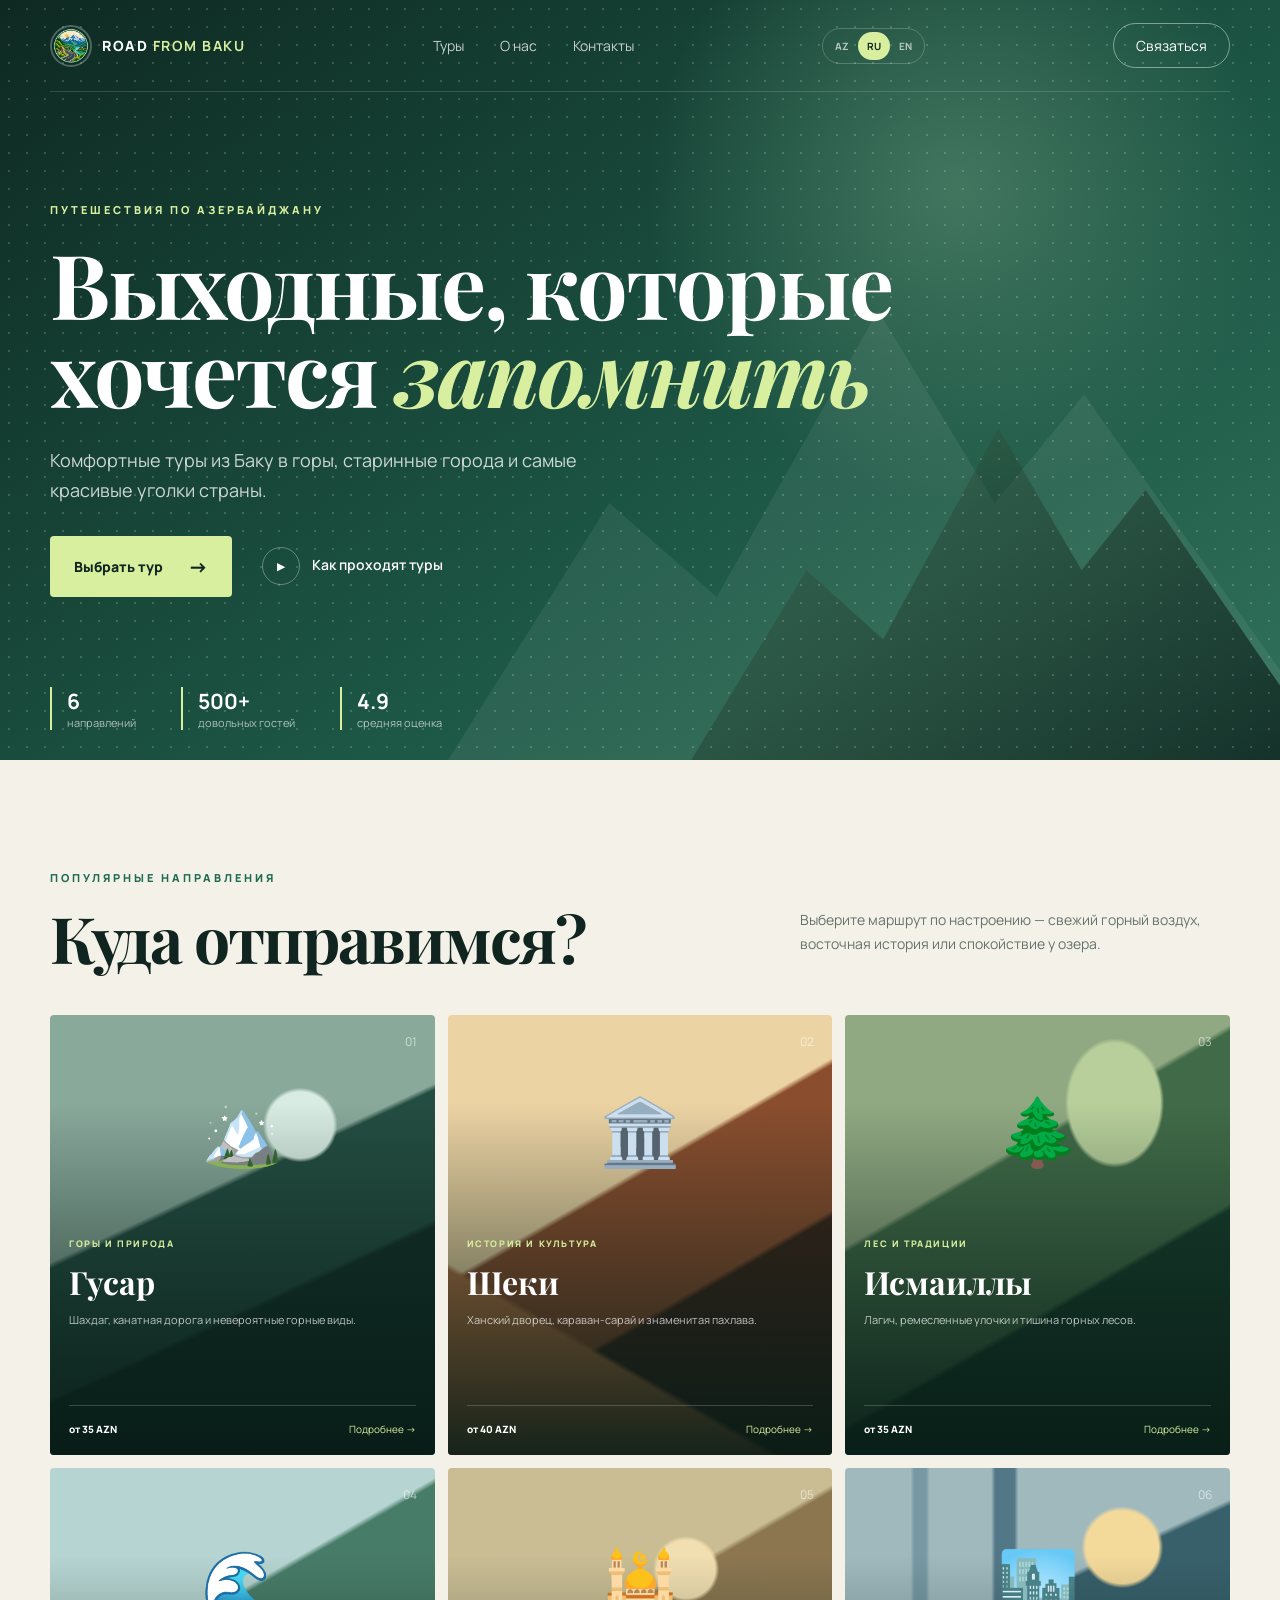
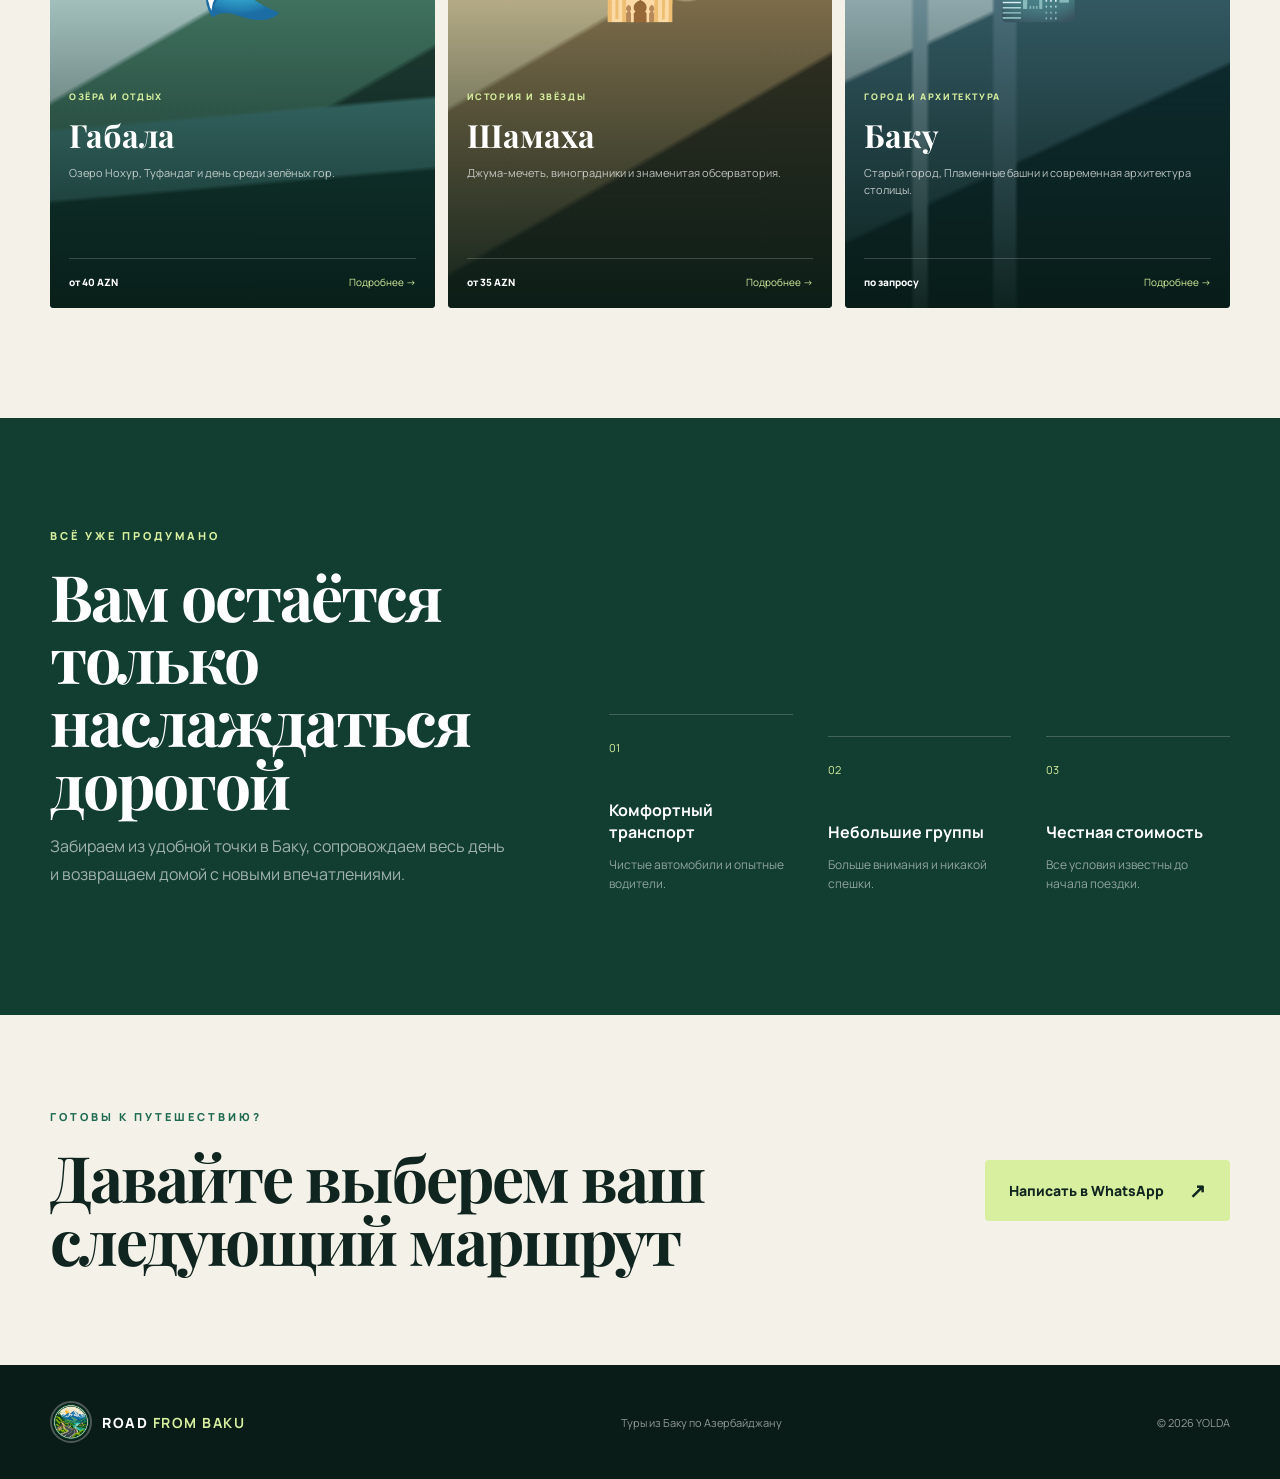
==== commit 2b4ac3a8: "Replace Baku card photo with styled background" ====
--- a/index.html
+++ b/index.html
@@ -22,7 +22,7 @@
       href="https://fonts.googleapis.com/css2?family=Manrope:wght@400;600;700;800&family=Playfair+Display:wght@700&display=swap"
       rel="stylesheet"
     />
-    <link rel="stylesheet" href="style.css?v=3" />
+    <link rel="stylesheet" href="style.css?v=4" />
     <script type="application/ld+json">
       {
         "@context": "https://schema.org",
--- a/style.css
+++ b/style.css
@@ -478,7 +478,10 @@
 }
 
 .card-baku::before {
-  background: url("assets/attractions/baku-hero.jpg") center / cover no-repeat;
+  background:
+    radial-gradient(circle at 72% 18%, #f3d99a 0 8%, transparent 9%),
+    linear-gradient(90deg, transparent 0 17%, #7699a4 18% 21%, transparent 22% 38%, #527887 39% 44%, transparent 45%),
+    linear-gradient(155deg, #9fb9bd 0 34%, #38606b 35% 60%, #102f36 61%);
 }
 
 .card-number {
